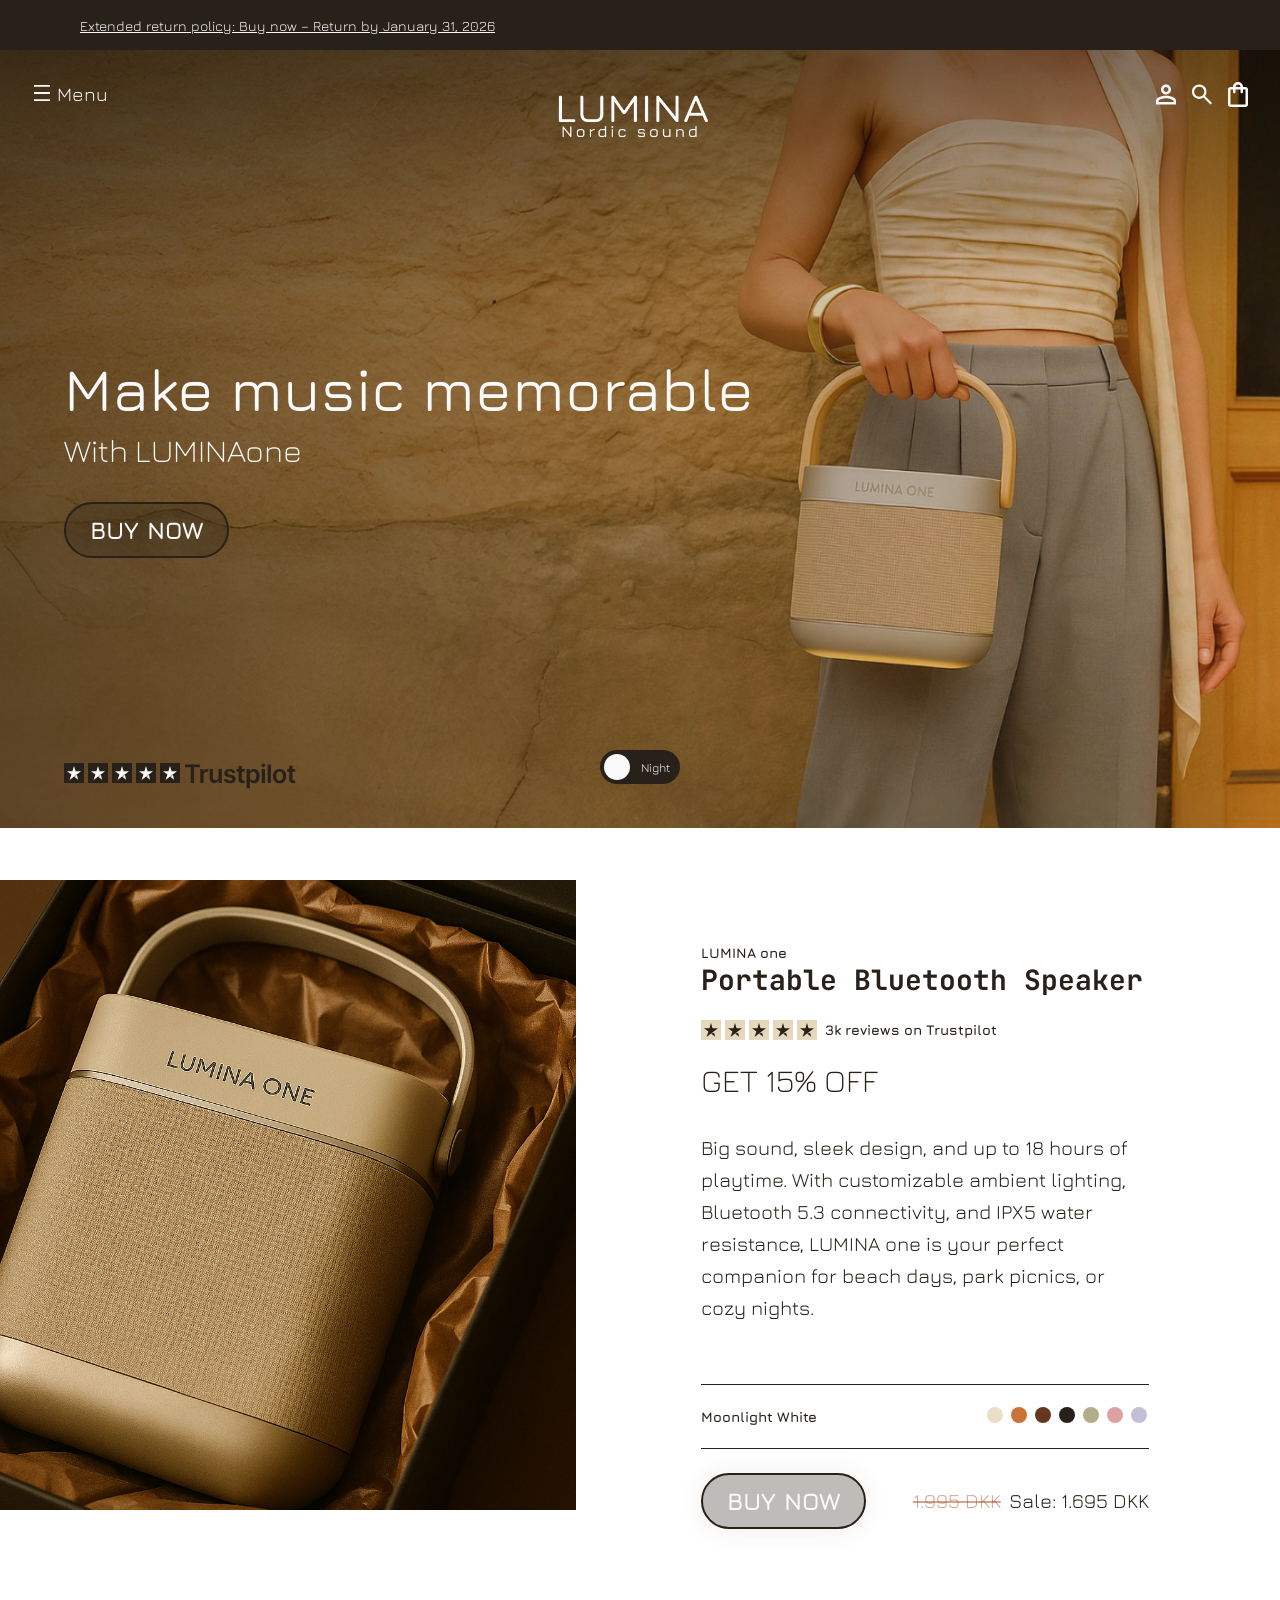
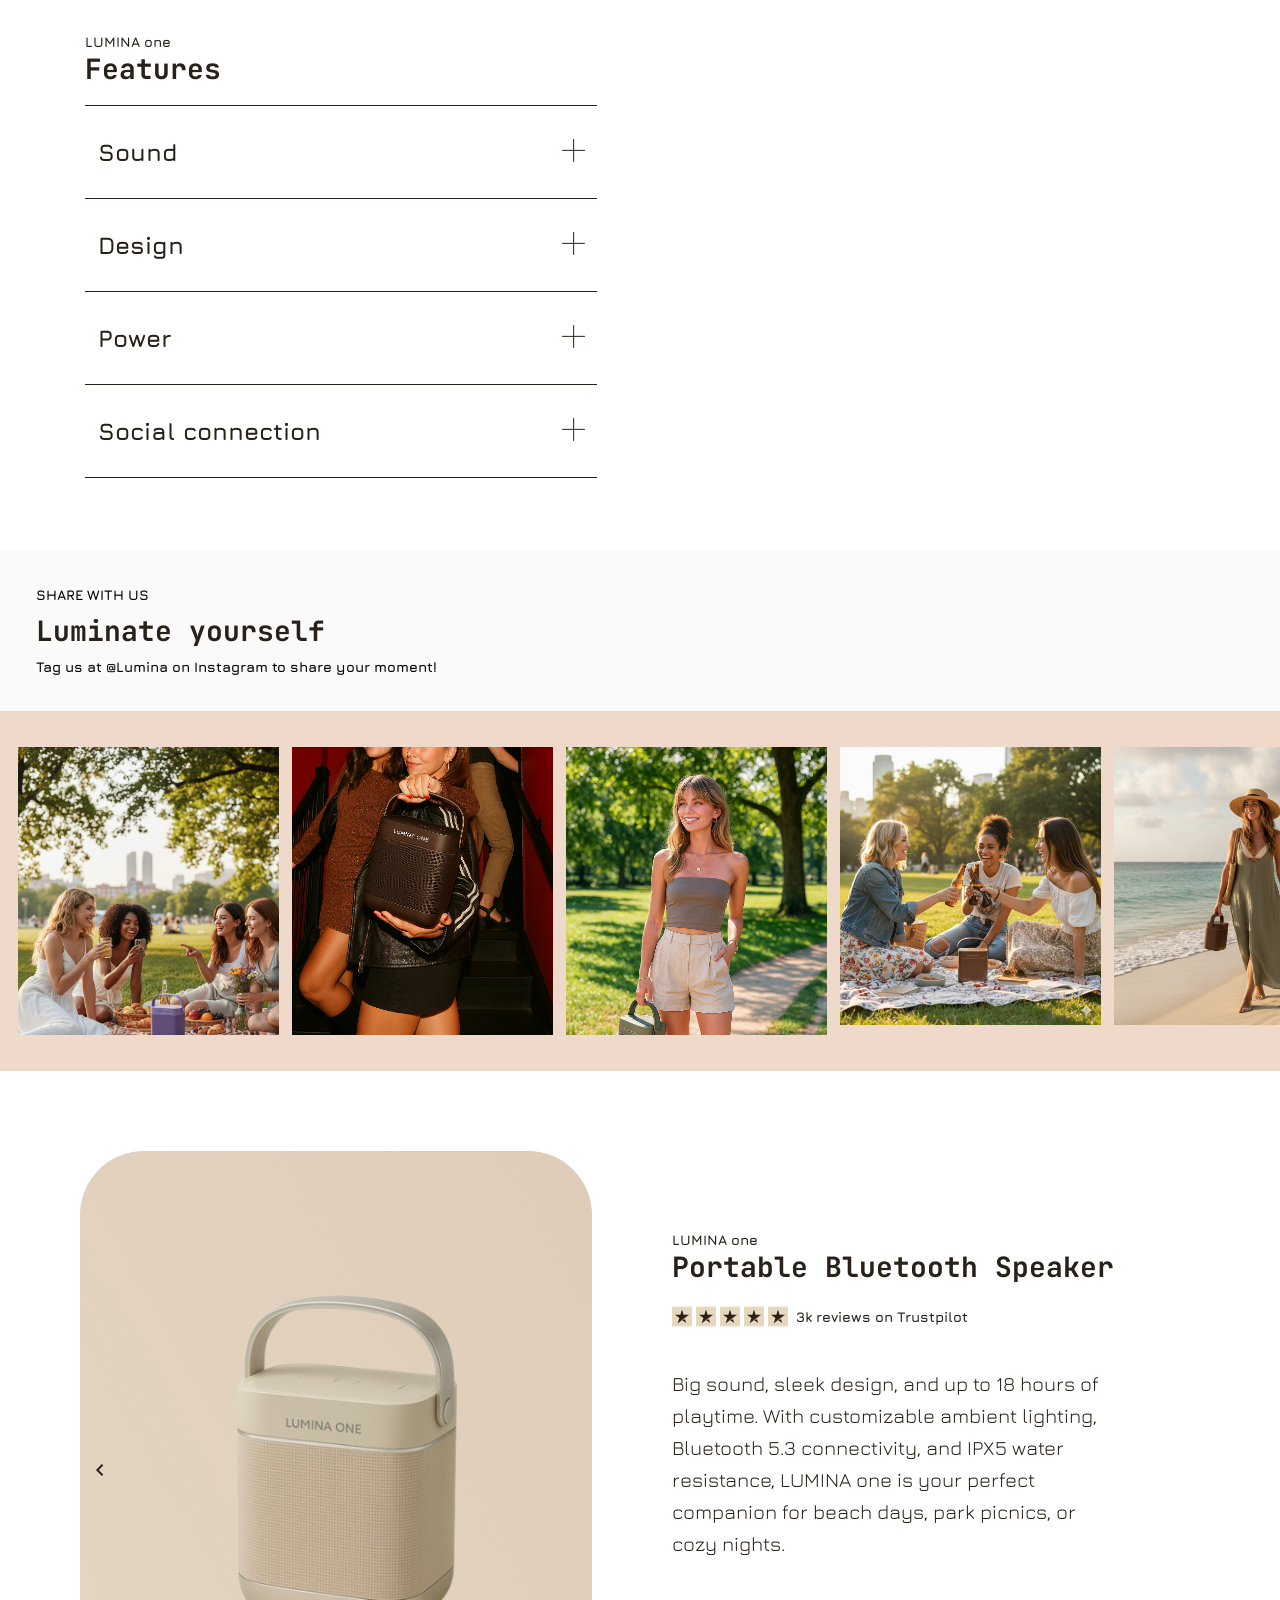
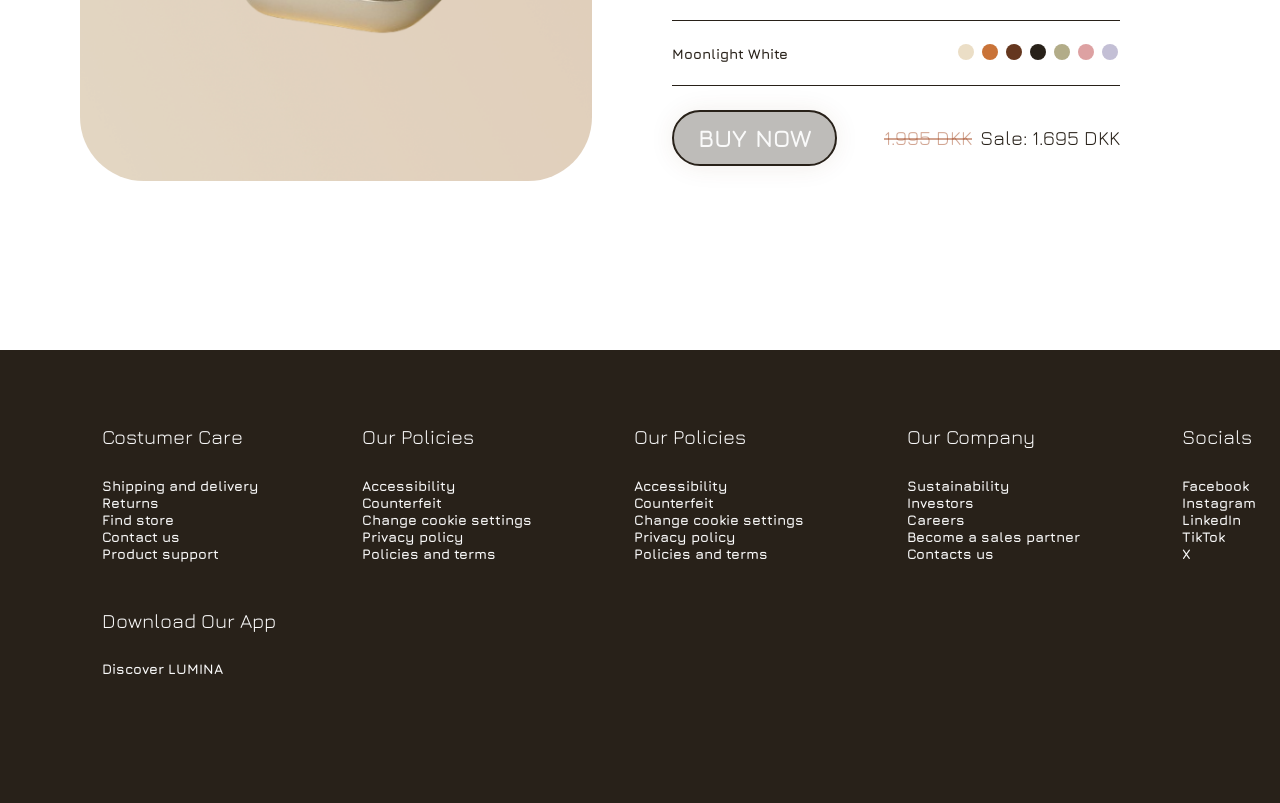
==== index.html @ ead8bdc6 "tilføjet alle filer Tilføjet alle filer fra arbejdsmappen, så sitet kan offentliggøres." ====
<!DOCTYPE html>
<html lang="en">
  <head>
    <meta charset="UTF-8" />
    <meta name="viewport" content="width=device-width, initial-scale=1.0" />
    <title>Document</title>
    <style>
      @import url("https://fonts.googleapis.com/css2?family=Jura:wght@500&display=swap");
      @import url("https://fonts.googleapis.com/css2?family=JetBrains+Mono:ital,wght@0,100..800;1,100..800&family=Jura:wght@300&display=swap");
    </style>
    <link rel="stylesheet" href="css.css" />
  </head>

  <body>
    <section id="hero">
      <div class="banner">
        <a href="product.html"
          >Extended return policy: Buy now – Return by January 31, 2026</a
        >
      </div>
      <nav class="topnav">
        <div class="menu">
          <a href="x">
            <img
              src="/images/components/burgermenu.svg"
              alt="  Menu"
              width="20px"
              height="16px"
            />
            Menu</a
          >
        </div>
        <!-- Logo i midten -->
        <div class="toplogo">
          <a href="index.html"
            ><img src="/images/logo.png" alt="Logo" width="175" height="65"
          /></a>
        </div>
        <!-- symboler: person, søg, kurv -->

        <div class="icons">
          <img src="/images/components/profil.svg" alt="profile" />
          <img src="/images/components/loop.svg" alt="search" />
          <img src="/images/components/cart.svg" alt="cart" />
        </div>
      </nav>
      <div id="hero-content">
        <div id="hero-text-button">
          <div id="hero-text">
            <h1>Make music memorable</h1>
            <h3>With LUMINAone</h3>
          </div>
          <div>
            <button class="button button1">BUY NOW</button>
          </div>
        </div>
        <div id="trustpilot">
          <a href="https://www.trustpilot.com/">
            <img
              src="/images/components/trustpilot-stjerne.svg"
              alt="Trustpilot-stjerne"
            />
            <img
              src="/images/components/trustpilot-stjerne.svg"
              alt="trustpilot-stjerne"
            />
            <img
              src="/images/components/trustpilot-stjerne.svg"
              alt="trustpilot-stjerne"
            />
            <img
              src="/images/components/trustpilot-stjerne.svg"
              alt="trustpilot-stjerne"
            />
            <img
              src="/images/components/trustpilot-stjerne.svg"
              alt="trustpilot-stjerne"
            />
            <img
              src="images/components/trustpilot_tekst.svg"
              alt="trustpilot"
            />
          </a>
        </div>
      </div>
      <section id="slider">
        <label class="switch">
          <input type="checkbox" id="toggleswitch" />
          <span class="slider round">
            <span class="slider-text on">Day</span>
            <span class="slider-text off">Night</span>
          </span>
        </label>
      </section>
    </section>

    <section id="sale-section">
      <div id="selected-product">
        <div id="elipses"></div>
      </div>
    </section>

    <section id="feature-section">
      <div id="text-content">
        <div class="headline-product">
          <h5>LUMINA one</h5>
          <h2>Features</h2>
        </div>
        <section class="features">
          <div class="feature sound">
            <h4>Sound</h4>
            <span class="plus-icon"
              ><img src="images/components/Plus.svg" alt="plus"
            /></span>
          </div>
          <div class="feature">
            <h4>Design</h4>
            <span class="plus-icon"
              ><img src="images/components/Plus.svg" alt="plus"
            /></span>
          </div>

          <div class="feature">
            <h4>Power</h4>
            <span class="plus-icon"
              ><img src="images/components/Plus.svg" alt="plus"
            /></span>
          </div>

          <div class="feature">
            <h4>Social connection</h4>
            <span class="plus-icon"
              ><img src="images/components/Plus.svg" alt="plus"
            /></span>
          </div>
        </section>
      </div>
      <div class="video-content">
        <video src="images/luminavideooo.mp4" type="video/mp4" autoplay loop>
          Your browser does not support the video tag.
        </video>
      </div>
    </section>

    <div id="app-carousel">
      <!-- Luminate yourself -->

      <section class="luminate-text">
        <h5>SHARE WITH US</h5>
        <h2>Luminate yourself</h2>
        <h5>Tag us at @Lumina on Instagram to share your moment!</h5>
      </section>

      <div class="carruosel">
        <div class="socials">
          <div class="socialpicture">
            <a href="https://www.instagram.com/millemollemulle/">
              <img src="images/lavendermist/billede2.png" alt="instagram"
            /></a>
          </div>
          <div class="socialpicture">
            <a href="https://www.instagram.com/millemollemulle/">
              <img src="images/charcoalblack/aktiv1.png" alt="instagram"
            /></a>
          </div>
          <div class="socialpicture">
            <a href="https://www.instagram.com/millemollemulle/">
              <img src="images/sagegreen/billede2.png" alt="instagram"
            /></a>
          </div>
          <div class="socialpicture">
            <a href="https://www.instagram.com/millemollemulle/">
              <img src="images/chocolatebrown/billede4.png" alt="instagram"
            /></a>
          </div>
          <div class="socialpicture">
            <a href="https://www.instagram.com/millemollemulle/">
              <img src="images/chocolatebrown/billede2.png" alt="instagram"
            /></a>
          </div>
          <div class="socialpicture">
            <a href="https://www.instagram.com/millemollemulle/">
              <img src="images/chocolatebrown/billede3.png" alt="instagram"
            /></a>
          </div>
          <div class="socialpicture">
            <a href="https://www.instagram.com/millemollemulle/">
              <img src="images/socials/luminanightrooftop.png" alt="instagram"
            /></a>
          </div>
          <div class="socialpicture">
            <a href="https://www.instagram.com/millemollemulle/">
              <img src="images/socials/luminateboardgame.png" alt="instagram"
            /></a>
          </div>
          <div class="socialpicture">
            <a href="https://www.instagram.com/millemollemulle/">
              <img src="images/socials/Girlsnight.png" alt="instagram"
            /></a>
          </div>
        </div>
      </div>
    </div>

    <div id="product-section">
      <div class="slider-container">
        <div class="slide active slide1"></div>

        <div class="slide slide2"></div>

        <div class="slide slide3"></div>

        <div class="slide slide4"></div>

        <div class="slide slide5">
          <video
            src="/images/luminavideooo.mp4"
            type="video/mp4"
            autoplay
            loop
            width="100%"
          ></video>
        </div>

        <button class="arrow left-arrow" id="left">
          <span class="material-symbols-outlined">
            <img src="/images/components/pilleft.svg" alt="left"
          /></span>
        </button>
        <button class="arrow right-arrow" id="right">
          <span class="material-symbols-outlined"
            ><img src="/images/components/pilright.svg" alt="right"
          /></span>
        </button>
      </div>

      <div id="productinfo"></div>
    </div>

    <footer id="footer">
      <div class="foot">
        <p>Costumer Care</p>
        <h5>
          <a href="#">Shipping and delivery</a>
          <a href="#">Returns</a>
          <a href="#">Find store</a>
          <a href="#">Contact us</a>
          <a href="#">Product support</a>
        </h5>
      </div>

      <div class="foot">
        <p>Our Policies</p>
        <h5>
          <a href="#">Accessibility</a>
          <a href="#">Counterfeit</a>
          <a href="#">Change cookie settings</a>
          <a href="#">Privacy policy</a>
          <a href="#">Policies and terms</a>
        </h5>
      </div>

      <div class="foot">
        <p>Our Policies</p>
        <h5>
          <a href="#">Accessibility</a>
          <a href="#">Counterfeit</a>
          <a href="#">Change cookie settings</a>
          <a href="#">Privacy policy</a>
          <a href="#">Policies and terms</a>
        </h5>
      </div>
      <div class="foot">
        <p>Our Company</p>
        <h5>
          <a href="#">Sustainability</a>
          <a href="#">Investors</a>
          <a href="#">Careers</a>
          <a href="#">Become a sales partner</a>
          <a href="#">Contacts us</a>
        </h5>
      </div>
      <div class="foot">
        <p>Socials</p>
        <h5>
          <a href="#">Facebook</a>
          <a href="#">Instagram</a>
          <a href="#">LinkedIn</a>
          <a href="#">TikTok</a>
          <a href="#">X</a>
        </h5>
      </div>
      <div class="foot">
        <p>Download Our App</p>
        <h5>
          <a href="#">Discover LUMINA</a>
        </h5>
      </div>
    </footer>
    <script src="js.js"></script>
  </body>
</html>
---- css.css ----
h1 {
  font-size: 60px;
  font-family: jura, sans-serif;
  font-weight: 500;
  line-height: 71px;
  /* reduce space to following headings */
  margin-bottom: 8px;
}
h2 {
  font-size: 28px;
  font-family: jetbrains mono, sans-serif;
  font-weight: 700;
  color: var(--colors__mrkebrun);
}
h3 {
  font-size: 32px;
  font-family: jura, sans-serif;
  font-weight: 300;
  line-height: 37.9px;
  /* sit closer to preceding h1 */
  margin-top: 0;
}
h4 {
  font-size: 24px;
  font-family: jura, sans-serif;
  font-weight: 700;
}
h5 {
  font-size: 14px;
  font-family: jura, sans-serif;
  font-weight: undefined;
}
p {
  font-size: 20px;
  font-family: jura, sans-serif;
  font-weight: 400;
  line-height: 32px;
}

:root {
  --colors__mrkebrun: #282119;
  --colors__mrkeorange: rgba(165, 77, 39, 0.5);
  --colors__orange: #c97338;
  --colors__varmbrun: #65371f;
  --colors__beige: #e6d8bd;
  --colors__hamonikafarve: rgba(240, 240, 240, 0.6);
  --colors__moonlightwhite: #fafafa;
  --colors__violet: #c3bfd5;
  --colors__green: #b2ac88;
  --colors__dustyrose: #dda1a2;
  --colors__moonlight: #ebdec6;
  --colors__bg: #ffffff;
  --colors__chocolate_brown: #282119;
  --colors__karrusel_bg: #fafafa;
  --toggle_day: #c97338;
  --togglenight: #282119;
  --hero_text: #fafafa;
  --mrk_orange_80: rgba(165, 77, 39, 0.8);
  --app_cta: #d7d7d7;
  --cta_tekst: rgba(40, 33, 25, 0.8);
  --cta_bg: rgba(40, 33, 25, 0.3);
  --carrouselcolor: #c972383d;
  --heroImage: linear-gradient(
      to bottom,
      rgba(0, 0, 0, 0.5) 0%,
      rgba(0, 0, 0, 0) 35%
    ),
    /* darken top */
      linear-gradient(to right, rgba(0, 0, 0, 0.5) 0%, rgba(0, 0, 0, 0) 100%),
    /* darken bottom */ url("../images/hero.png");
}

/* fonts */
@import url("https://fonts.googleapis.com/css2?family=jura:wght@500&display=swap");
@import url("https://fonts.googleapis.com/css2?family=jetbrains+mono:ital,wght@0,100..800;1,100..800&family=jura:wght@300&display=swap");

html,
body {
  max-width: 100%;
  overflow-x: hidden;
  margin: 0;
  padding: 0;
  font-family: jura, sans-serif;
  background-color: var(--colors__bg);
}

.banner {
  background-color: #282119;
  text-align: start;
  padding: 16px;
  padding-left: 80px;
  height: fit-content;
}
.banner a {
  color: var(--hero_text);
  font-size: 14px;
  font-family: jura, sans-serif;
  font-weight: 400;
  text-decoration: underline;
}

.icons {
  display: flex;
  gap: 16px;
}

.menu {
  display: flex;
  gap: 32px;
  align-items: center;
}

#hero {
  width: 100%;
  height: 828px;
  /* fallback background color for very old browsers */
  background-color: var(--colors__bg);
  /* layered background: top and bottom gradient overlays on top of the hero image */
  background-image: var(--heroImage);
  background-size: cover;
  background-position: center;
  background-repeat: no-repeat;
  color: var(--hero_text);
}

.topnav {
  display: flex;
  justify-content: space-between;
  align-items: flex-start;
  padding: 32px;
  height: fit-content;
}
.topnav a {
  text-decoration: none;
  font-size: larger;
  color: var(--hero_text);
}

#hero-content {
  display: flex;
  flex-direction: column;
  gap: 200px;
  padding: 64px;
  padding-top: 120px;
}

#hero-text {
  display: flex;
  flex-direction: column;
  height: fit-content;
}

#hero-text-button {
  display: flex;
  flex-direction: column;
  gap: 0px;
}

.button {
  display: inline-flex;
  padding: 12px 24px;
  justify-content: center;
  align-items: center;
  border-radius: 64px;
  border: 2.5px solid var(--colors__mrkebrun);
  background: var(--cta_bg);
  box-shadow: 0 1px 26.7px -2px rgba(101, 55, 31, 0.1);
  color: var(--hero_text);
  font-family: jura;
  font-size: 24px;
  font-style: normal;
  font-weight: 700;
  line-height: normal;
}

.button:hover {
  cursor: pointer;
  background-color: var(--mrk_orange_80);
  opacity: 0.9;
}

#trustpilot {
  width: fit-content;
}

#trustpilot a {
  display: flex;
  justify-content: center;
  align-items: center;
  text-decoration: none;
  gap: 4px;
}

/* the switch - the box around the slider */
.switch {
  position: relative;
  display: inline-block;
  width: 80px;
  height: 34px;
}

/* hide default html checkbox */
.switch input {
  opacity: 0;
  width: 0;
  height: 0;
}

/* the slider */
.slider {
  position: absolute;
  cursor: pointer;
  top: 0;
  left: 0;
  right: 0;
  bottom: 0;
  background-color: var(--togglenight);
  -webkit-transition: 0.4s;
  transition: 0.4s;
}

.slider:before {
  position: absolute;
  content: "";
  height: 26px;
  width: 26px;
  left: 4px;
  bottom: 4px;
  background-color: var(--hero_text);
  -webkit-transition: 0.4s;
  transition: 0.4s;
  z-index: 2; /* knob above text */
}

/* text inside the slider */
.slider .slider-text {
  position: absolute;
  top: 50%;
  transform: translatey(-50%);
  font-size: 12px;
  color: var(--hero_text);
  pointer-events: none;
  z-index: 1; /* behind knob */
}
.slider .slider-text.on {
  left: 10px;
  opacity: 0; /* hidden by default */
  transition: opacity 0.2s;
}
.slider .slider-text.off {
  right: 10px;
  opacity: 1;
  transition: opacity 0.2s;
}

/* toggle text visibility when checked */
input:checked + .slider .slider-text.on {
  opacity: 1;
}
input:checked + .slider .slider-text.off {
  opacity: 0;
}

input:checked + .slider {
  background-color: var(--toggle_day);
}

input:focus + .slider {
  box-shadow: 0 0 5px var(--colors__mrkeorange);
}

input:checked + .slider:before {
  -webkit-transform: translatex(46px);
  -ms-transform: translatex(46px);
  transform: translatex(46px);
}

/* rounded sliders */
.slider.round {
  border-radius: 34px;
}

.slider.round:before {
  border-radius: 50%;
}

/* slider position på siden */
#slider {
  height: 300px;
  position: relative;
}

#slider {
  margin: 0;
  position: absolute;
  top: 100%;
  left: 50%;
  transform: translate(-50%, -50%);
}

/* Billede slides der kan skiftes imellem */

#product-section {
  padding: 80px;
}

.slider-container {
  height: 70vh;
  width: 40vw;
  position: relative;
  overflow: hidden;
  border-radius: 64px;
}

.slide,
.slide1,
.slide2,
.slide3,
.slide4,
.slide5 {
  opacity: 0;
  height: 70vh;
  width: 40vw;
  background-position: center center;
  background-size: cover;
  position: absolute;
  transition: 0.4 ease;
  z-index: 1;
}

.slide.active {
  opacity: 1;
}

.slide1 {
  background-image: url("/images/moonlightwhite/billede1.png");
}

.slide2 {
  background-image: url("/images/moonlightwhite/billede2.png");
}

.slide3 {
  background-image: url("/images/moonlightwhite/billede3.png");
}

.slide4 {
  background-image: url("/images/moonlightwhite/moonlightgave.png");
}

.slide5 {
  background-color: #282119;
}

.arrow {
  position: absolute;
  background-color: transparent;
  font-size: 30px;
  border: transparent;
  top: 50%;
  transform: translateY(-50%);
  z-index: 100;
  cursor: pointer;
}

.arrow:focus {
  outline: 0;
}

.left-arrow {
  left: calc(15vw)-200px;
  padding-left: 16px;
  padding-right: 200px;
  padding-top: 30vh;
  padding-bottom: 30vh;
  font-size: 30px;
}

.right-arrow {
  right: calc(15vw - 220px);
  padding-left: 200px;
  padding-right: 16px;
  padding-top: 30vh;
  padding-bottom: 30vh;
  font-size: 30px;
}

/* Styling af produktside */

.productinfo {
  display: flex;
  flex-direction: column;
  color: var(--colors__mrkebrun);
  background-color: var(--colors__bg);
  padding: 80px;
  width: 35vw;
}

#product-section {
  display: flex;
  justify-content: space-between;
}

.productdescription {
  padding: 0;
  margin-bottom: 40px;
  h3 {
    color: var(--colors__mrkebrun);
  }
}

.prices {
  display: flex;
  gap: 8px;
}

.headline-product {
  gap: 0px;
  margin: 0;
  h5 {
    margin: 0;
  }
  h2 {
    margin: 0;
  }
}
.rating {
  display: flex;
  gap: 8px;
}
.productcolor {
  display: flex;
  justify-content: space-between;
  align-items: center;
  border-bottom: var(--colors__mrkebrun) 1px solid;
  border-top: var(--colors__mrkebrun) 1px solid;
}

.productbuttom {
  display: flex;
  justify-content: space-between;
  padding: 16px 0px;
  align-items: center;
}

.price {
  text-decoration: line-through;
  color: var(--colors__mrkeorange);
}

/* Styling af gave sektion */

.giftimage {
  height: 70vh;
  width: 50vw;
  position: relative;
  overflow: hidden;
  margin-left: -64px;
  img {
    width: 100%;
    background-size: cover;
    position: center center;
  }
}
#selected-product {
  display: flex;
  justify-content: space-between;
  padding-right: 4vw;
  padding-top: 4vh;
  background-color: var(--colors__bg);
}

/* Styling af karussel */
#app-carousel {
  height: fit-content;
  position: relative;
  background-color: var(--colors__karrusel_bg);
}

.luminate-text {
  display: flex;
  flex-direction: column;
  gap: 1vh;
  padding: 4vh;
  margin: 0;
  h5 {
    margin: 0;
  }
  h2 {
    margin: 0;
  }
}

.carruosel {
  background-color: var(--carrouselcolor);
  padding: 4vh;
  margin-left: -4vh;
  width: 100%;

  .socials {
    padding-left: 2vh;
    padding-right: 2vh;
    display: grid;
    grid-auto-flow: column;
    grid-auto-columns: 21%;
    gap: 1vw;
    overflow-x: auto;
    overflow-y: hidden;
    height: 32vh;
  }
}

.socials .socialpicture {
  position: relative;
  overflow: hidden;
  display: block; /* ensures wrapper takes image width */

  img {
    display: block;
    width: 100%;
    height: auto;
    transition: transform 300ms ease;
  }
}

/* ::after bliver brugt til overlays (indhold der indsættes efter det valgte element -uden HTML) */
.socials .socialpicture::after {
  content: "@cozygirl_123";
  align-content: end;
  color: var(--colors__moonlightwhite);
  padding: 1vh;
  position: absolute;
  inset: 0; /* top:0; right:0; bottom:0; left:0; */
  background: linear-gradient(
    180deg,
    rgba(0, 0, 0, 0) 0%,
    rgba(0, 0, 0, 0.45) 60%,
    rgba(0, 0, 0, 0.6) 100%
  );
  opacity: 0; /*gør det tilføjet usynligt så det kan gøres synlight ved hover*/
  transition: opacity 240ms ease;
  pointer-events: none;
}

/* on hover show gradient */
.socials .socialpicture:hover::after {
  opacity: 1;
}

/* styling af features sektion */
#feature-section {
  display: flex;
  justify-content: space-evenly;
  align-items: center;
  padding-bottom: 8vh;
  color: var(--colors__mrkebrun);
}
.features {
  width: 40vw;
}

.feature {
  display: flex;
  justify-content: space-between;
  align-items: center;
  border-bottom: 1px solid var(--colors__mrkebrun);
  width: auto;
  padding-left: 1vw;
  padding-right: 1vw;
}

.sound {
  border-top: 1px solid var(--colors__mrkebrun);
  margin-top: 2vh;
}

.video-content {
  width: 40vw;
  height: auto;
  background-color: transparent;
  overflow: hidden;
  border-radius: 64px;
  position: relative;
  video {
    position: relative;
    width: 40vw;
    height: auto;
  }
}

/* styling of footer section */

footer {
  display: flex;
  flex-wrap: wrap;
  margin-top: 0px;
  padding: 8%;
  padding-top: 4%;
  width: 100%;
  background: var(--colors__mrkebrun);
  color: var(--colors__moonlightwhite);
  gap: 8%;
}

footer a {
  text-decoration: none;
  color: var(--colors__moonlightwhite);
  display: flex;
  flex-direction: column;
}

/* styling til underside */
.sitenav {
  background-color: var(--colors__mrkebrun);
}

#backspace {
  display: flex;
  justify-content: space-between;
  align-items: center;
  margin: 0;
  padding-top: 2vh;
  padding-left: 4vw;
  padding-right: 4vw;

  h3 {
    color: var(--colors__mrkebrun);
    margin-bottom: 0;
  }
}

#backspace a {
  display: flex;
  align-items: center;
  text-decoration: none;
  height: fit-content;
}

#slider1 {
  margin: 0;
  position: relative;
}
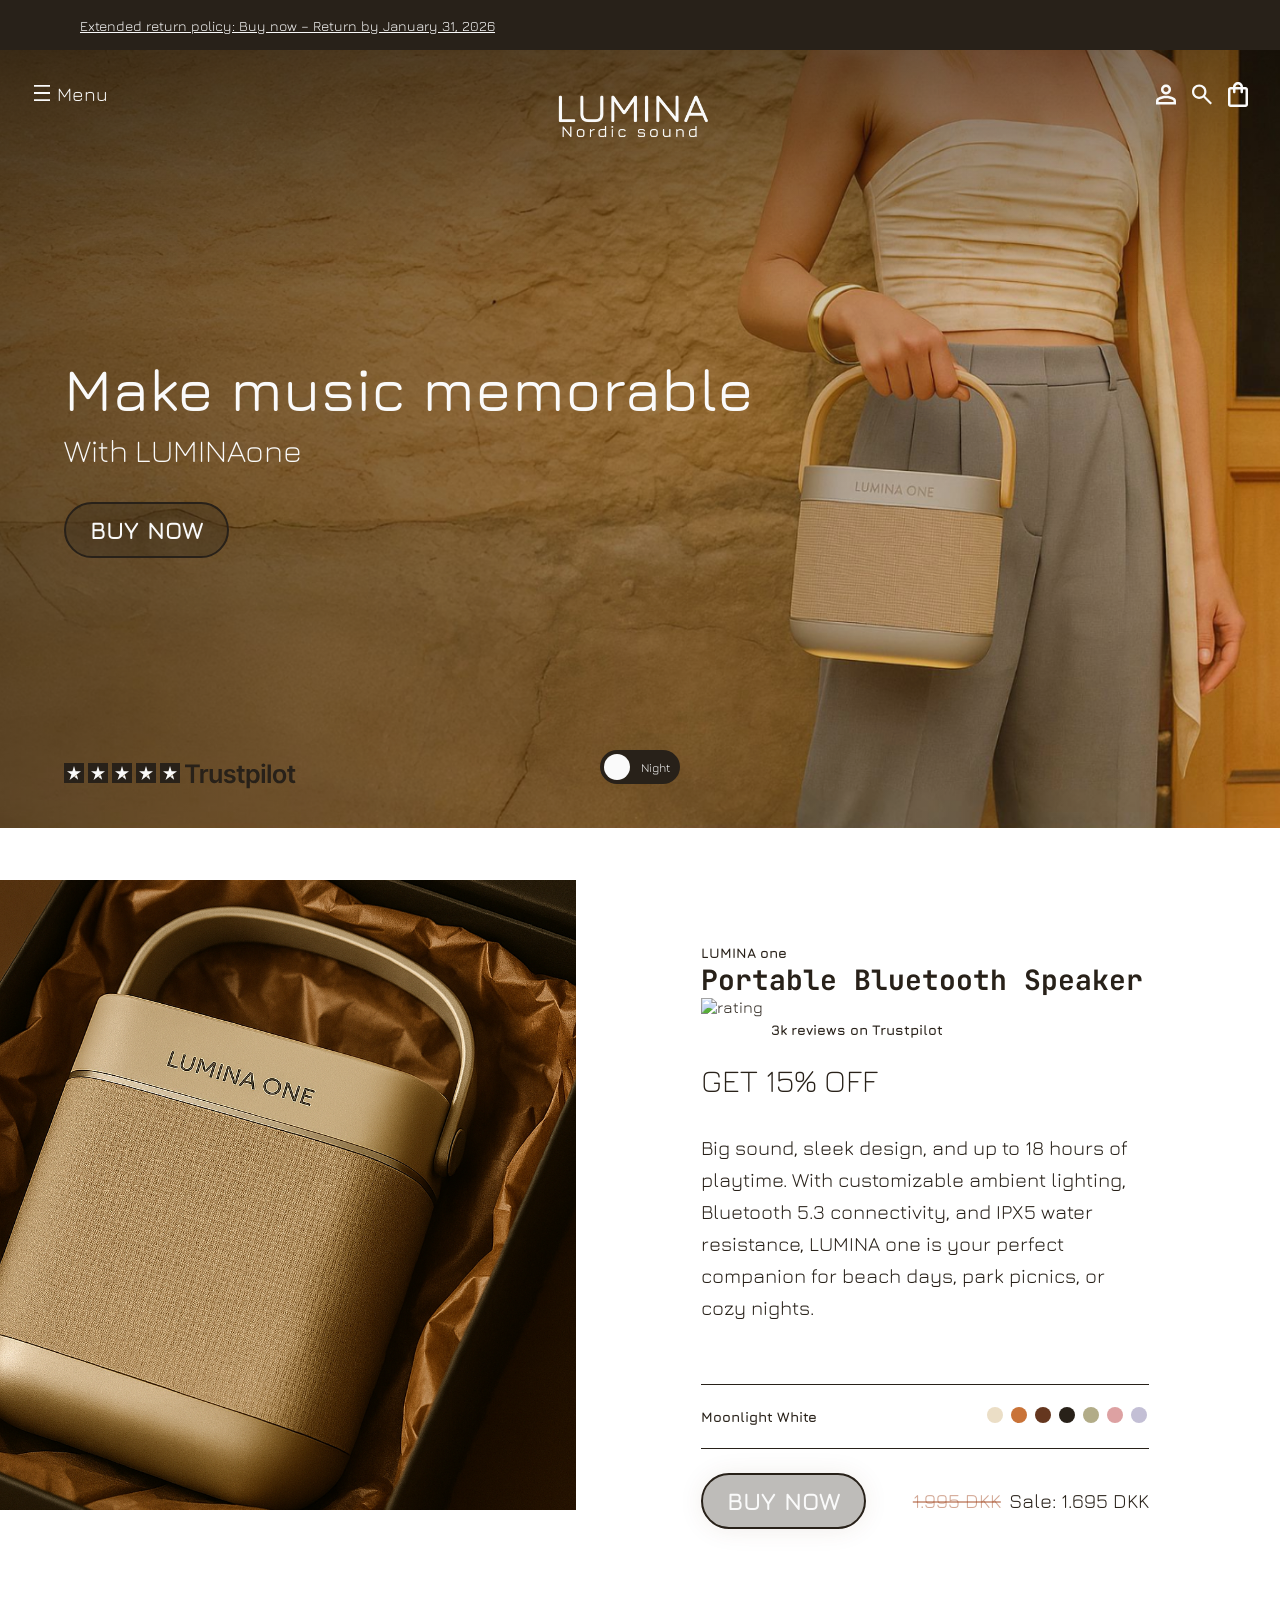
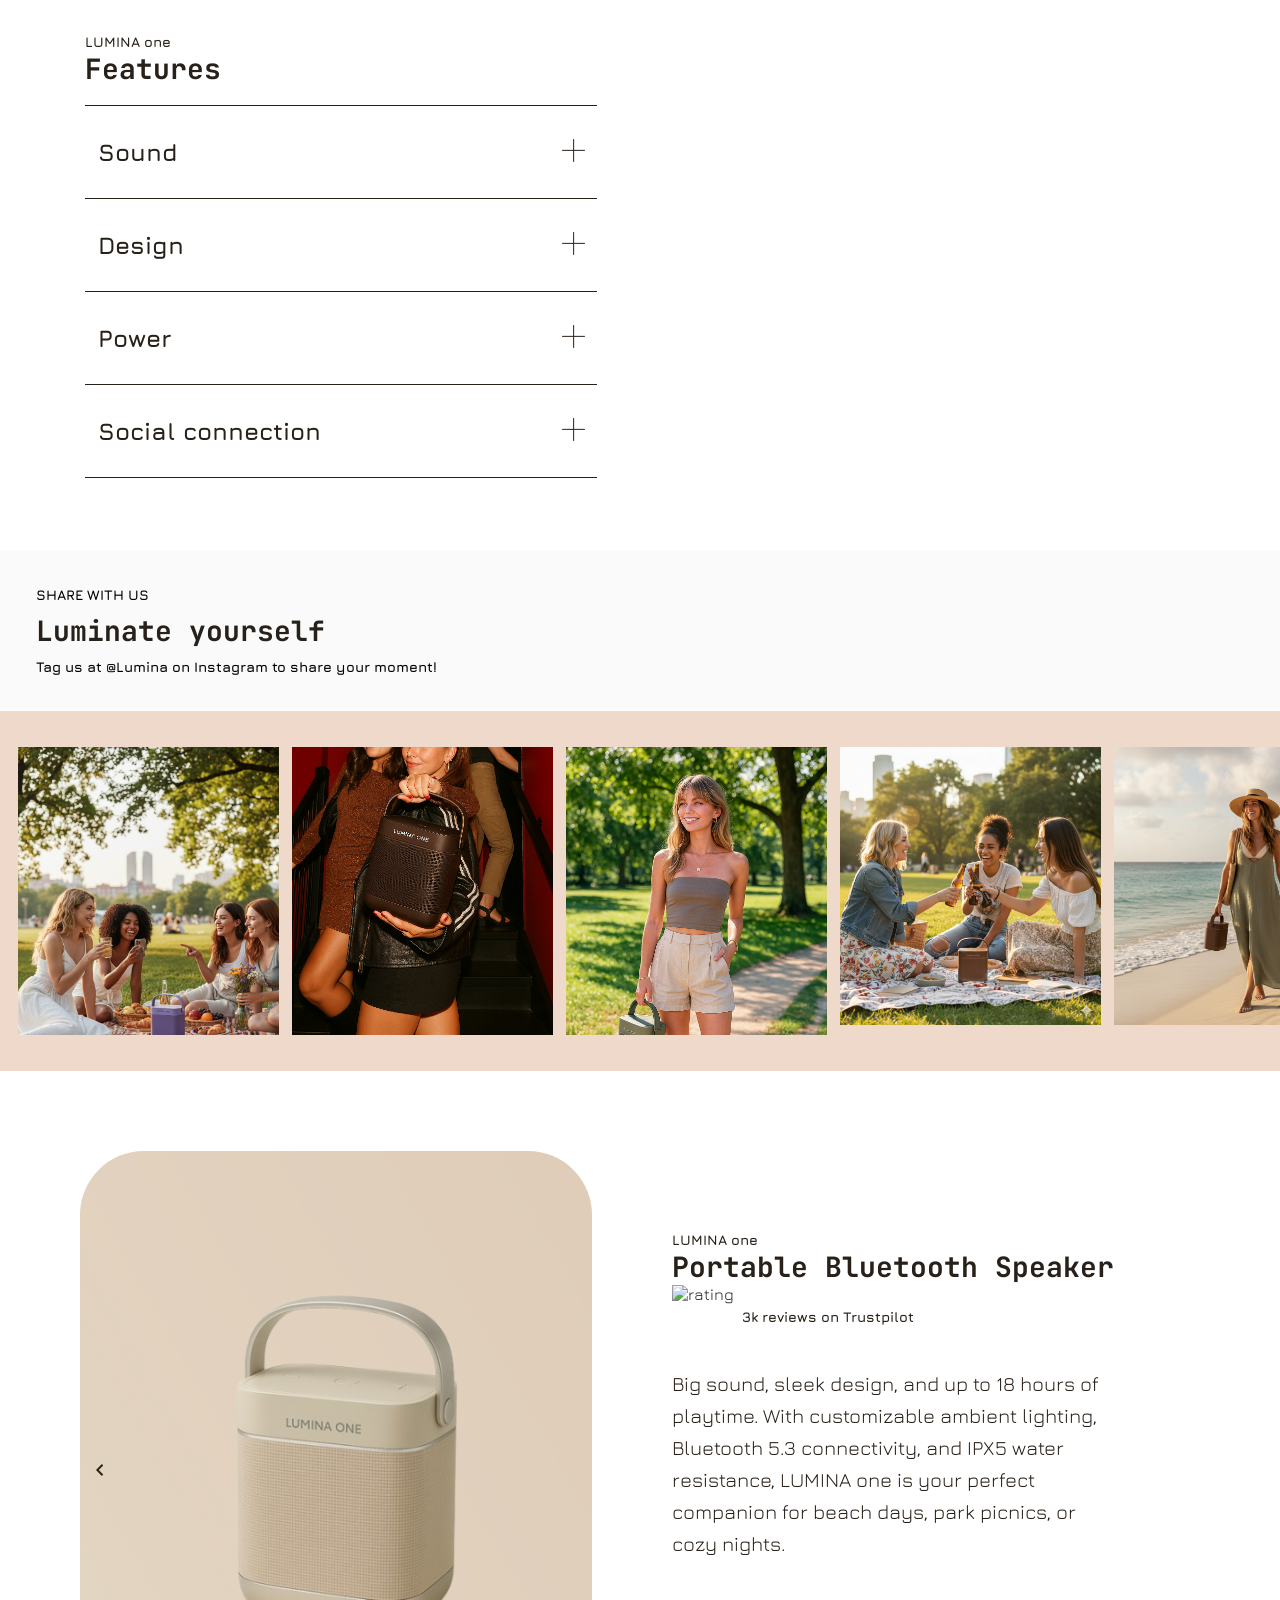
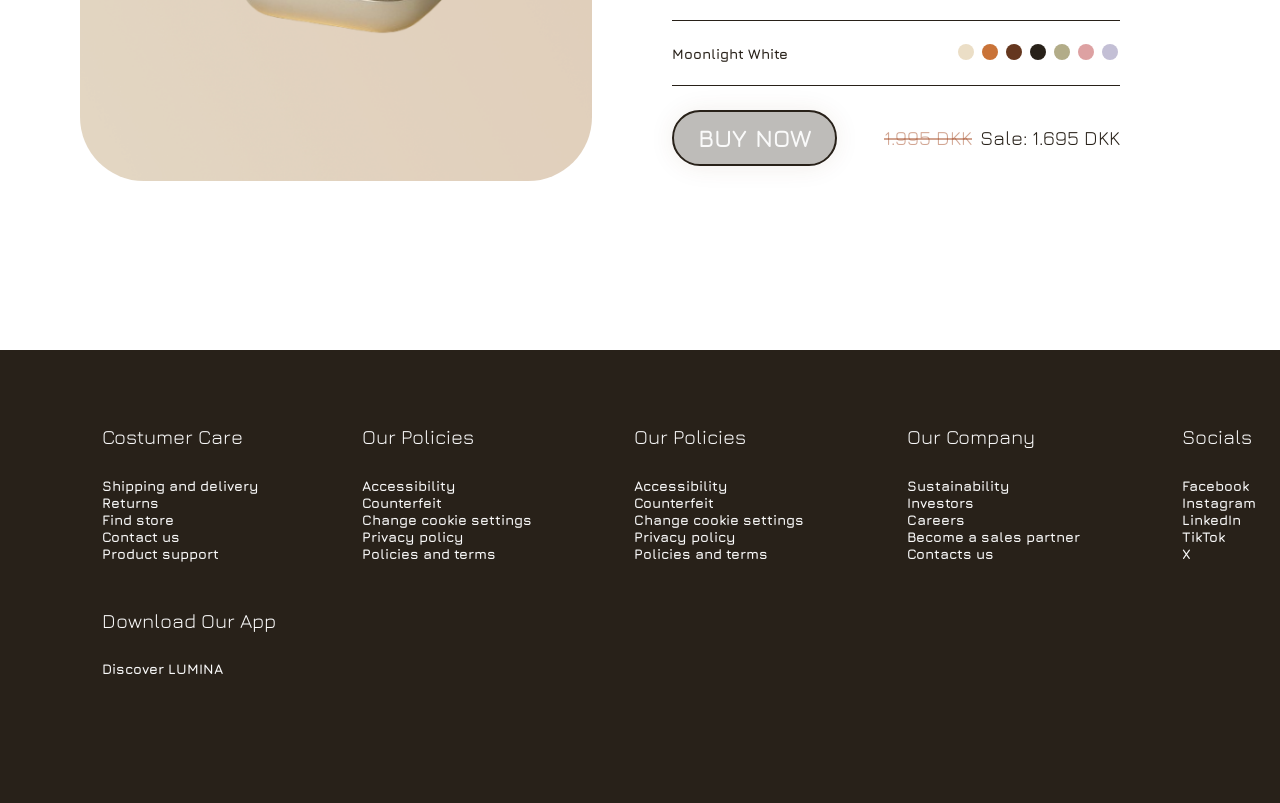
==== commit ac4f8fc3: "2. forsøg på rettelse i stier" ====
--- a/index.html
+++ b/index.html
@@ -3,7 +3,7 @@
   <head>
     <meta charset="UTF-8" />
     <meta name="viewport" content="width=device-width, initial-scale=1.0" />
-    <title>Document</title>
+    <title>MILLE:LUMINAone</title>
     <style>
       @import url("https://fonts.googleapis.com/css2?family=Jura:wght@500&display=swap");
       @import url("https://fonts.googleapis.com/css2?family=JetBrains+Mono:ital,wght@0,100..800;1,100..800&family=Jura:wght@300&display=swap");
@@ -22,7 +22,7 @@
         <div class="menu">
           <a href="x">
             <img
-              src="/images/components/burgermenu.svg"
+              src="../images/components/burgermenu.svg"
               alt="  Menu"
               width="20px"
               height="16px"
@@ -33,15 +33,15 @@
         <!-- Logo i midten -->
         <div class="toplogo">
           <a href="index.html"
-            ><img src="/images/logo.png" alt="Logo" width="175" height="65"
+            ><img src="../images/logo.png" alt="Logo" width="175" height="65"
           /></a>
         </div>
         <!-- symboler: person, søg, kurv -->
 
         <div class="icons">
-          <img src="/images/components/profil.svg" alt="profile" />
-          <img src="/images/components/loop.svg" alt="search" />
-          <img src="/images/components/cart.svg" alt="cart" />
+          <img src="../images/components/profil.svg" alt="profile" />
+          <img src="../images/components/loop.svg" alt="search" />
+          <img src="../images/components/cart.svg" alt="cart" />
         </div>
       </nav>
       <div id="hero-content">
@@ -57,27 +57,27 @@
         <div id="trustpilot">
           <a href="https://www.trustpilot.com/">
             <img
-              src="/images/components/trustpilot-stjerne.svg"
+              src="../images/components/trustpilot-stjerne.svg"
               alt="Trustpilot-stjerne"
             />
             <img
-              src="/images/components/trustpilot-stjerne.svg"
+              src="../images/components/trustpilot-stjerne.svg"
               alt="trustpilot-stjerne"
             />
             <img
-              src="/images/components/trustpilot-stjerne.svg"
+              src="../images/components/trustpilot-stjerne.svg"
               alt="trustpilot-stjerne"
             />
             <img
-              src="/images/components/trustpilot-stjerne.svg"
+              src="../images/components/trustpilot-stjerne.svg"
               alt="trustpilot-stjerne"
             />
             <img
-              src="/images/components/trustpilot-stjerne.svg"
+              src="../images/components/trustpilot-stjerne.svg"
               alt="trustpilot-stjerne"
             />
             <img
-              src="images/components/trustpilot_tekst.svg"
+              src="../images/components/trustpilot_tekst.svg"
               alt="trustpilot"
             />
           </a>
@@ -110,33 +110,33 @@
           <div class="feature sound">
             <h4>Sound</h4>
             <span class="plus-icon"
-              ><img src="images/components/Plus.svg" alt="plus"
+              ><img src="../images/components/Plus.svg" alt="plus"
             /></span>
           </div>
           <div class="feature">
             <h4>Design</h4>
             <span class="plus-icon"
-              ><img src="images/components/Plus.svg" alt="plus"
+              ><img src="../images/components/Plus.svg" alt="plus"
             /></span>
           </div>
 
           <div class="feature">
             <h4>Power</h4>
             <span class="plus-icon"
-              ><img src="images/components/Plus.svg" alt="plus"
+              ><img src="../images/components/Plus.svg" alt="plus"
             /></span>
           </div>
 
           <div class="feature">
             <h4>Social connection</h4>
             <span class="plus-icon"
-              ><img src="images/components/Plus.svg" alt="plus"
+              ><img src="../images/components/Plus.svg" alt="plus"
             /></span>
           </div>
         </section>
       </div>
       <div class="video-content">
-        <video src="images/luminavideooo.mp4" type="video/mp4" autoplay loop>
+        <video src="../images/luminavideooo.mp4" type="video/mp4" autoplay loop>
           Your browser does not support the video tag.
         </video>
       </div>
@@ -155,47 +155,51 @@
         <div class="socials">
           <div class="socialpicture">
             <a href="https://www.instagram.com/millemollemulle/">
-              <img src="images/lavendermist/billede2.png" alt="instagram"
-            /></a>
-          </div>
-          <div class="socialpicture">
-            <a href="https://www.instagram.com/millemollemulle/">
-              <img src="images/charcoalblack/aktiv1.png" alt="instagram"
-            /></a>
-          </div>
-          <div class="socialpicture">
-            <a href="https://www.instagram.com/millemollemulle/">
-              <img src="images/sagegreen/billede2.png" alt="instagram"
-            /></a>
-          </div>
-          <div class="socialpicture">
-            <a href="https://www.instagram.com/millemollemulle/">
-              <img src="images/chocolatebrown/billede4.png" alt="instagram"
-            /></a>
-          </div>
-          <div class="socialpicture">
-            <a href="https://www.instagram.com/millemollemulle/">
-              <img src="images/chocolatebrown/billede2.png" alt="instagram"
-            /></a>
-          </div>
-          <div class="socialpicture">
-            <a href="https://www.instagram.com/millemollemulle/">
-              <img src="images/chocolatebrown/billede3.png" alt="instagram"
-            /></a>
-          </div>
-          <div class="socialpicture">
-            <a href="https://www.instagram.com/millemollemulle/">
-              <img src="images/socials/luminanightrooftop.png" alt="instagram"
-            /></a>
-          </div>
-          <div class="socialpicture">
-            <a href="https://www.instagram.com/millemollemulle/">
-              <img src="images/socials/luminateboardgame.png" alt="instagram"
-            /></a>
-          </div>
-          <div class="socialpicture">
-            <a href="https://www.instagram.com/millemollemulle/">
-              <img src="images/socials/Girlsnight.png" alt="instagram"
+              <img src="../images/lavendermist/billede2.png" alt="instagram"
+            /></a>
+          </div>
+          <div class="socialpicture">
+            <a href="https://www.instagram.com/millemollemulle/">
+              <img src="../images/charcoalblack/aktiv1.png" alt="instagram"
+            /></a>
+          </div>
+          <div class="socialpicture">
+            <a href="https://www.instagram.com/millemollemulle/">
+              <img src="../images/sagegreen/billede2.png" alt="instagram"
+            /></a>
+          </div>
+          <div class="socialpicture">
+            <a href="https://www.instagram.com/millemollemulle/">
+              <img src="../images/chocolatebrown/billede4.png" alt="instagram"
+            /></a>
+          </div>
+          <div class="socialpicture">
+            <a href="https://www.instagram.com/millemollemulle/">
+              <img src="../images/chocolatebrown/billede2.png" alt="instagram"
+            /></a>
+          </div>
+          <div class="socialpicture">
+            <a href="https://www.instagram.com/millemollemulle/">
+              <img src="../images/chocolatebrown/billede3.png" alt="instagram"
+            /></a>
+          </div>
+          <div class="socialpicture">
+            <a href="https://www.instagram.com/millemollemulle/">
+              <img
+                src="../images/socials/luminanightrooftop.png"
+                alt="instagram"
+            /></a>
+          </div>
+          <div class="socialpicture">
+            <a href="https://www.instagram.com/millemollemulle/">
+              <img
+                src="../images/socials/luminateboardgame.png"
+                alt="instagram"
+            /></a>
+          </div>
+          <div class="socialpicture">
+            <a href="https://www.instagram.com/millemollemulle/">
+              <img src="../images/socials/Girlsnight.png" alt="instagram"
             /></a>
           </div>
         </div>
@@ -214,7 +218,7 @@
 
         <div class="slide slide5">
           <video
-            src="/images/luminavideooo.mp4"
+            src="../images/luminavideooo.mp4"
             type="video/mp4"
             autoplay
             loop
@@ -224,12 +228,12 @@
 
         <button class="arrow left-arrow" id="left">
           <span class="material-symbols-outlined">
-            <img src="/images/components/pilleft.svg" alt="left"
+            <img src="../images/components/pilleft.svg" alt="left"
           /></span>
         </button>
         <button class="arrow right-arrow" id="right">
           <span class="material-symbols-outlined"
-            ><img src="/images/components/pilright.svg" alt="right"
+            ><img src="../images/components/pilright.svg" alt="right"
           /></span>
         </button>
       </div>
--- a/css.css
+++ b/css.css
@@ -333,19 +333,19 @@
 }
 
 .slide1 {
-  background-image: url("/images/moonlightwhite/billede1.png");
+  background-image: url("../images/moonlightwhite/billede1.png");
 }
 
 .slide2 {
-  background-image: url("/images/moonlightwhite/billede2.png");
+  background-image: url("../images/moonlightwhite/billede2.png");
 }
 
 .slide3 {
-  background-image: url("/images/moonlightwhite/billede3.png");
+  background-image: url("../images/moonlightwhite/billede3.png");
 }
 
 .slide4 {
-  background-image: url("/images/moonlightwhite/moonlightgave.png");
+  background-image: url("../images/moonlightwhite/moonlightgave.png");
 }
 
 .slide5 {
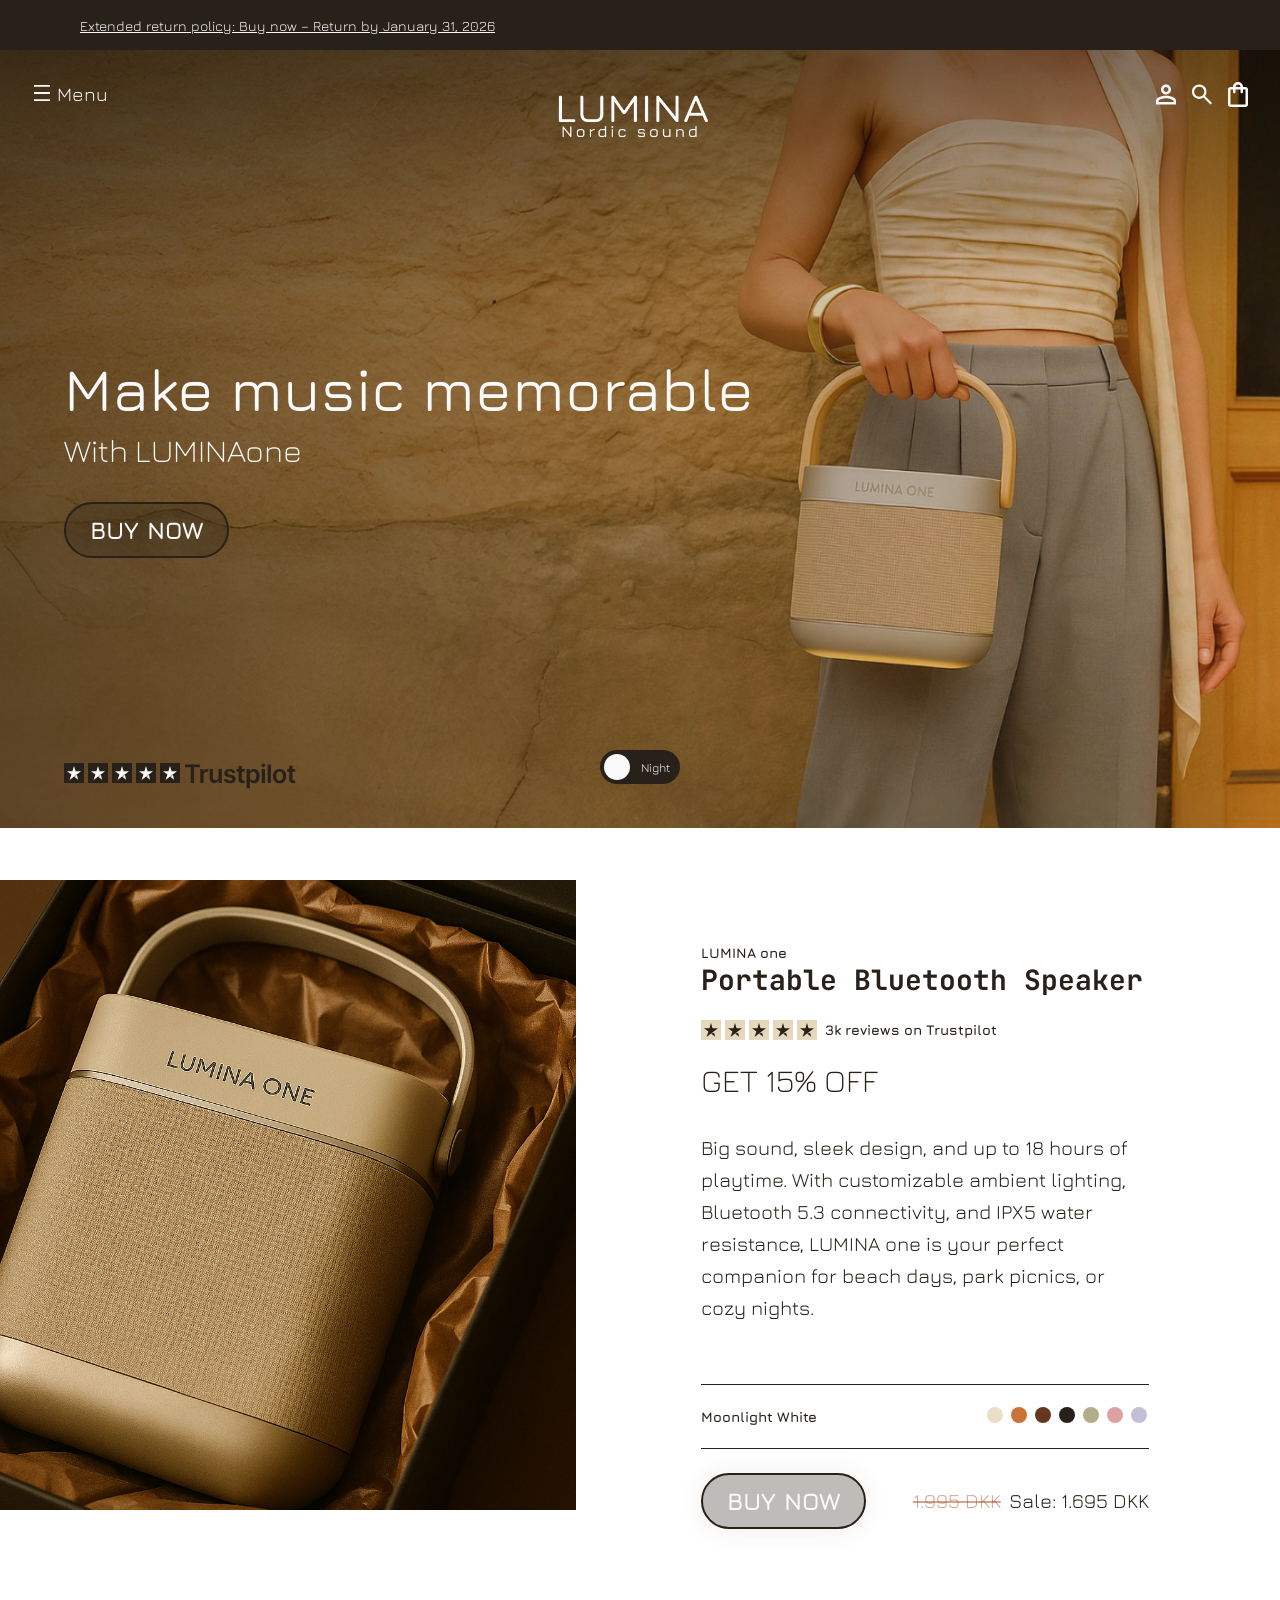
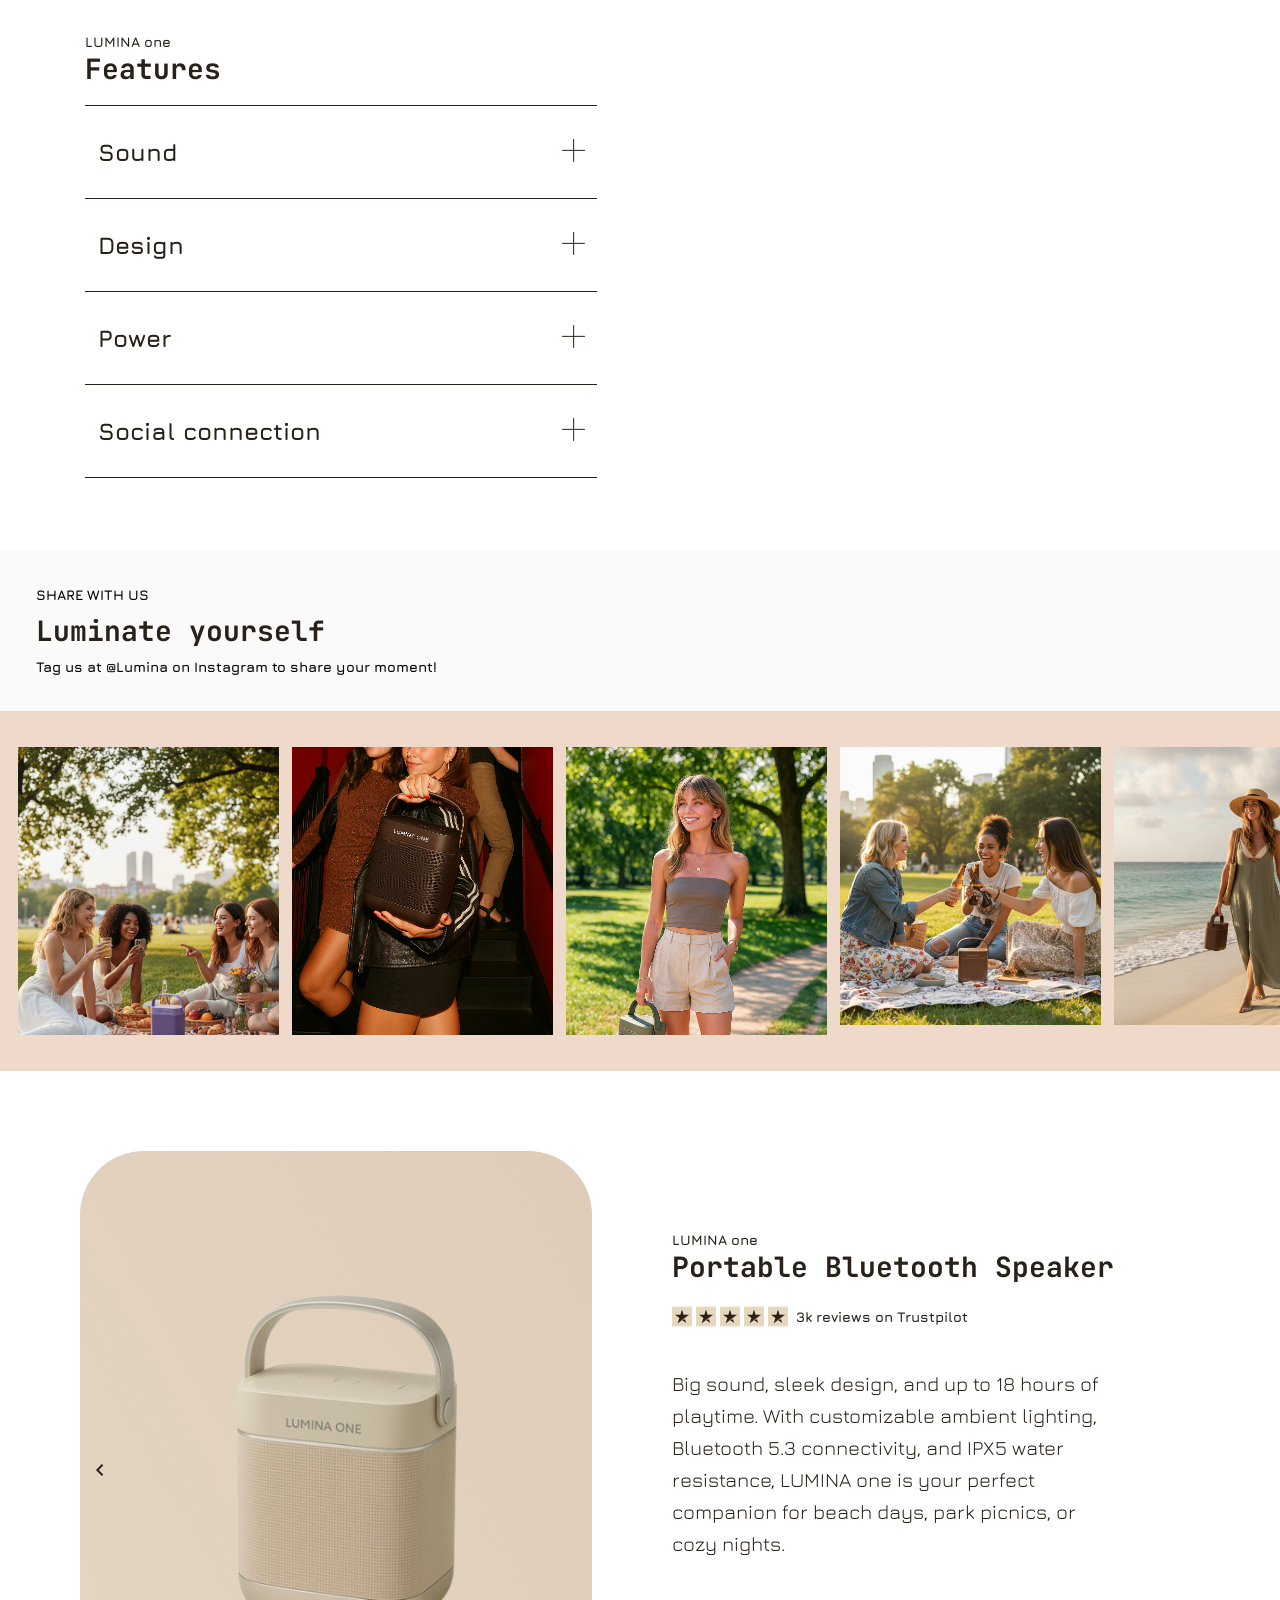
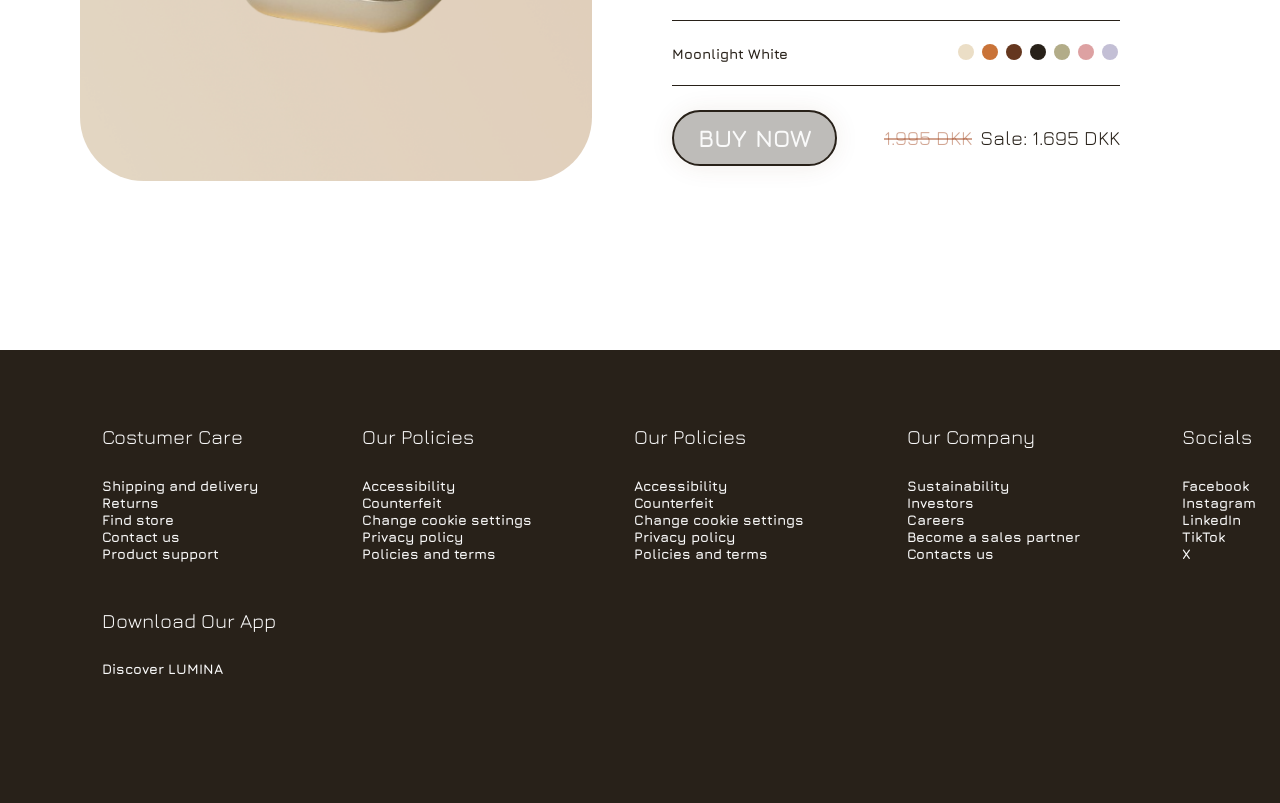
==== commit 2fccac8e: "3. forsøg på rettelse af stier" ====
--- a/index.html
+++ b/index.html
@@ -22,7 +22,7 @@
         <div class="menu">
           <a href="x">
             <img
-              src="../images/components/burgermenu.svg"
+              src="./images/components/burgermenu.svg"
               alt="  Menu"
               width="20px"
               height="16px"
@@ -33,15 +33,15 @@
         <!-- Logo i midten -->
         <div class="toplogo">
           <a href="index.html"
-            ><img src="../images/logo.png" alt="Logo" width="175" height="65"
+            ><img src="./images/logo.png" alt="Logo" width="175" height="65"
           /></a>
         </div>
         <!-- symboler: person, søg, kurv -->
 
         <div class="icons">
-          <img src="../images/components/profil.svg" alt="profile" />
-          <img src="../images/components/loop.svg" alt="search" />
-          <img src="../images/components/cart.svg" alt="cart" />
+          <img src="./images/components/profil.svg" alt="profile" />
+          <img src="./images/components/loop.svg" alt="search" />
+          <img src="./images/components/cart.svg" alt="cart" />
         </div>
       </nav>
       <div id="hero-content">
@@ -57,27 +57,27 @@
         <div id="trustpilot">
           <a href="https://www.trustpilot.com/">
             <img
-              src="../images/components/trustpilot-stjerne.svg"
+              src="./images/components/trustpilot-stjerne.svg"
               alt="Trustpilot-stjerne"
             />
             <img
-              src="../images/components/trustpilot-stjerne.svg"
+              src="./images/components/trustpilot-stjerne.svg"
               alt="trustpilot-stjerne"
             />
             <img
-              src="../images/components/trustpilot-stjerne.svg"
+              src="./images/components/trustpilot-stjerne.svg"
               alt="trustpilot-stjerne"
             />
             <img
-              src="../images/components/trustpilot-stjerne.svg"
+              src="./images/components/trustpilot-stjerne.svg"
               alt="trustpilot-stjerne"
             />
             <img
-              src="../images/components/trustpilot-stjerne.svg"
+              src="./images/components/trustpilot-stjerne.svg"
               alt="trustpilot-stjerne"
             />
             <img
-              src="../images/components/trustpilot_tekst.svg"
+              src="./images/components/trustpilot_tekst.svg"
               alt="trustpilot"
             />
           </a>
@@ -110,33 +110,33 @@
           <div class="feature sound">
             <h4>Sound</h4>
             <span class="plus-icon"
-              ><img src="../images/components/Plus.svg" alt="plus"
+              ><img src="./images/components/Plus.svg" alt="plus"
             /></span>
           </div>
           <div class="feature">
             <h4>Design</h4>
             <span class="plus-icon"
-              ><img src="../images/components/Plus.svg" alt="plus"
+              ><img src="./images/components/Plus.svg" alt="plus"
             /></span>
           </div>
 
           <div class="feature">
             <h4>Power</h4>
             <span class="plus-icon"
-              ><img src="../images/components/Plus.svg" alt="plus"
+              ><img src="./images/components/Plus.svg" alt="plus"
             /></span>
           </div>
 
           <div class="feature">
             <h4>Social connection</h4>
             <span class="plus-icon"
-              ><img src="../images/components/Plus.svg" alt="plus"
+              ><img src="./images/components/Plus.svg" alt="plus"
             /></span>
           </div>
         </section>
       </div>
       <div class="video-content">
-        <video src="../images/luminavideooo.mp4" type="video/mp4" autoplay loop>
+        <video src="./images/luminavideooo.mp4" type="video/mp4" autoplay loop>
           Your browser does not support the video tag.
         </video>
       </div>
@@ -155,51 +155,49 @@
         <div class="socials">
           <div class="socialpicture">
             <a href="https://www.instagram.com/millemollemulle/">
-              <img src="../images/lavendermist/billede2.png" alt="instagram"
-            /></a>
-          </div>
-          <div class="socialpicture">
-            <a href="https://www.instagram.com/millemollemulle/">
-              <img src="../images/charcoalblack/aktiv1.png" alt="instagram"
-            /></a>
-          </div>
-          <div class="socialpicture">
-            <a href="https://www.instagram.com/millemollemulle/">
-              <img src="../images/sagegreen/billede2.png" alt="instagram"
-            /></a>
-          </div>
-          <div class="socialpicture">
-            <a href="https://www.instagram.com/millemollemulle/">
-              <img src="../images/chocolatebrown/billede4.png" alt="instagram"
-            /></a>
-          </div>
-          <div class="socialpicture">
-            <a href="https://www.instagram.com/millemollemulle/">
-              <img src="../images/chocolatebrown/billede2.png" alt="instagram"
-            /></a>
-          </div>
-          <div class="socialpicture">
-            <a href="https://www.instagram.com/millemollemulle/">
-              <img src="../images/chocolatebrown/billede3.png" alt="instagram"
+              <img src="./images/lavendermist/billede2.png" alt="instagram"
+            /></a>
+          </div>
+          <div class="socialpicture">
+            <a href="https://www.instagram.com/millemollemulle/">
+              <img src="./images/charcoalblack/aktiv1.png" alt="instagram"
+            /></a>
+          </div>
+          <div class="socialpicture">
+            <a href="https://www.instagram.com/millemollemulle/">
+              <img src="./images/sagegreen/billede2.png" alt="instagram"
+            /></a>
+          </div>
+          <div class="socialpicture">
+            <a href="https://www.instagram.com/millemollemulle/">
+              <img src="./images/chocolatebrown/billede4.png" alt="instagram"
+            /></a>
+          </div>
+          <div class="socialpicture">
+            <a href="https://www.instagram.com/millemollemulle/">
+              <img src="./images/chocolatebrown/billede2.png" alt="instagram"
+            /></a>
+          </div>
+          <div class="socialpicture">
+            <a href="https://www.instagram.com/millemollemulle/">
+              <img src="./images/chocolatebrown/billede3.png" alt="instagram"
             /></a>
           </div>
           <div class="socialpicture">
             <a href="https://www.instagram.com/millemollemulle/">
               <img
-                src="../images/socials/luminanightrooftop.png"
+                src="./images/socials/luminanightrooftop.png"
                 alt="instagram"
             /></a>
           </div>
           <div class="socialpicture">
             <a href="https://www.instagram.com/millemollemulle/">
-              <img
-                src="../images/socials/luminateboardgame.png"
-                alt="instagram"
-            /></a>
-          </div>
-          <div class="socialpicture">
-            <a href="https://www.instagram.com/millemollemulle/">
-              <img src="../images/socials/Girlsnight.png" alt="instagram"
+              <img src="./images/socials/luminateboardgame.png" alt="instagram"
+            /></a>
+          </div>
+          <div class="socialpicture">
+            <a href="https://www.instagram.com/millemollemulle/">
+              <img src="./images/socials/Girlsnight.png" alt="instagram"
             /></a>
           </div>
         </div>
@@ -218,7 +216,7 @@
 
         <div class="slide slide5">
           <video
-            src="../images/luminavideooo.mp4"
+            src="./images/luminavideooo.mp4"
             type="video/mp4"
             autoplay
             loop
@@ -228,12 +226,12 @@
 
         <button class="arrow left-arrow" id="left">
           <span class="material-symbols-outlined">
-            <img src="../images/components/pilleft.svg" alt="left"
+            <img src="./images/components/pilleft.svg" alt="left"
           /></span>
         </button>
         <button class="arrow right-arrow" id="right">
           <span class="material-symbols-outlined"
-            ><img src="../images/components/pilright.svg" alt="right"
+            ><img src="./images/components/pilright.svg" alt="right"
           /></span>
         </button>
       </div>
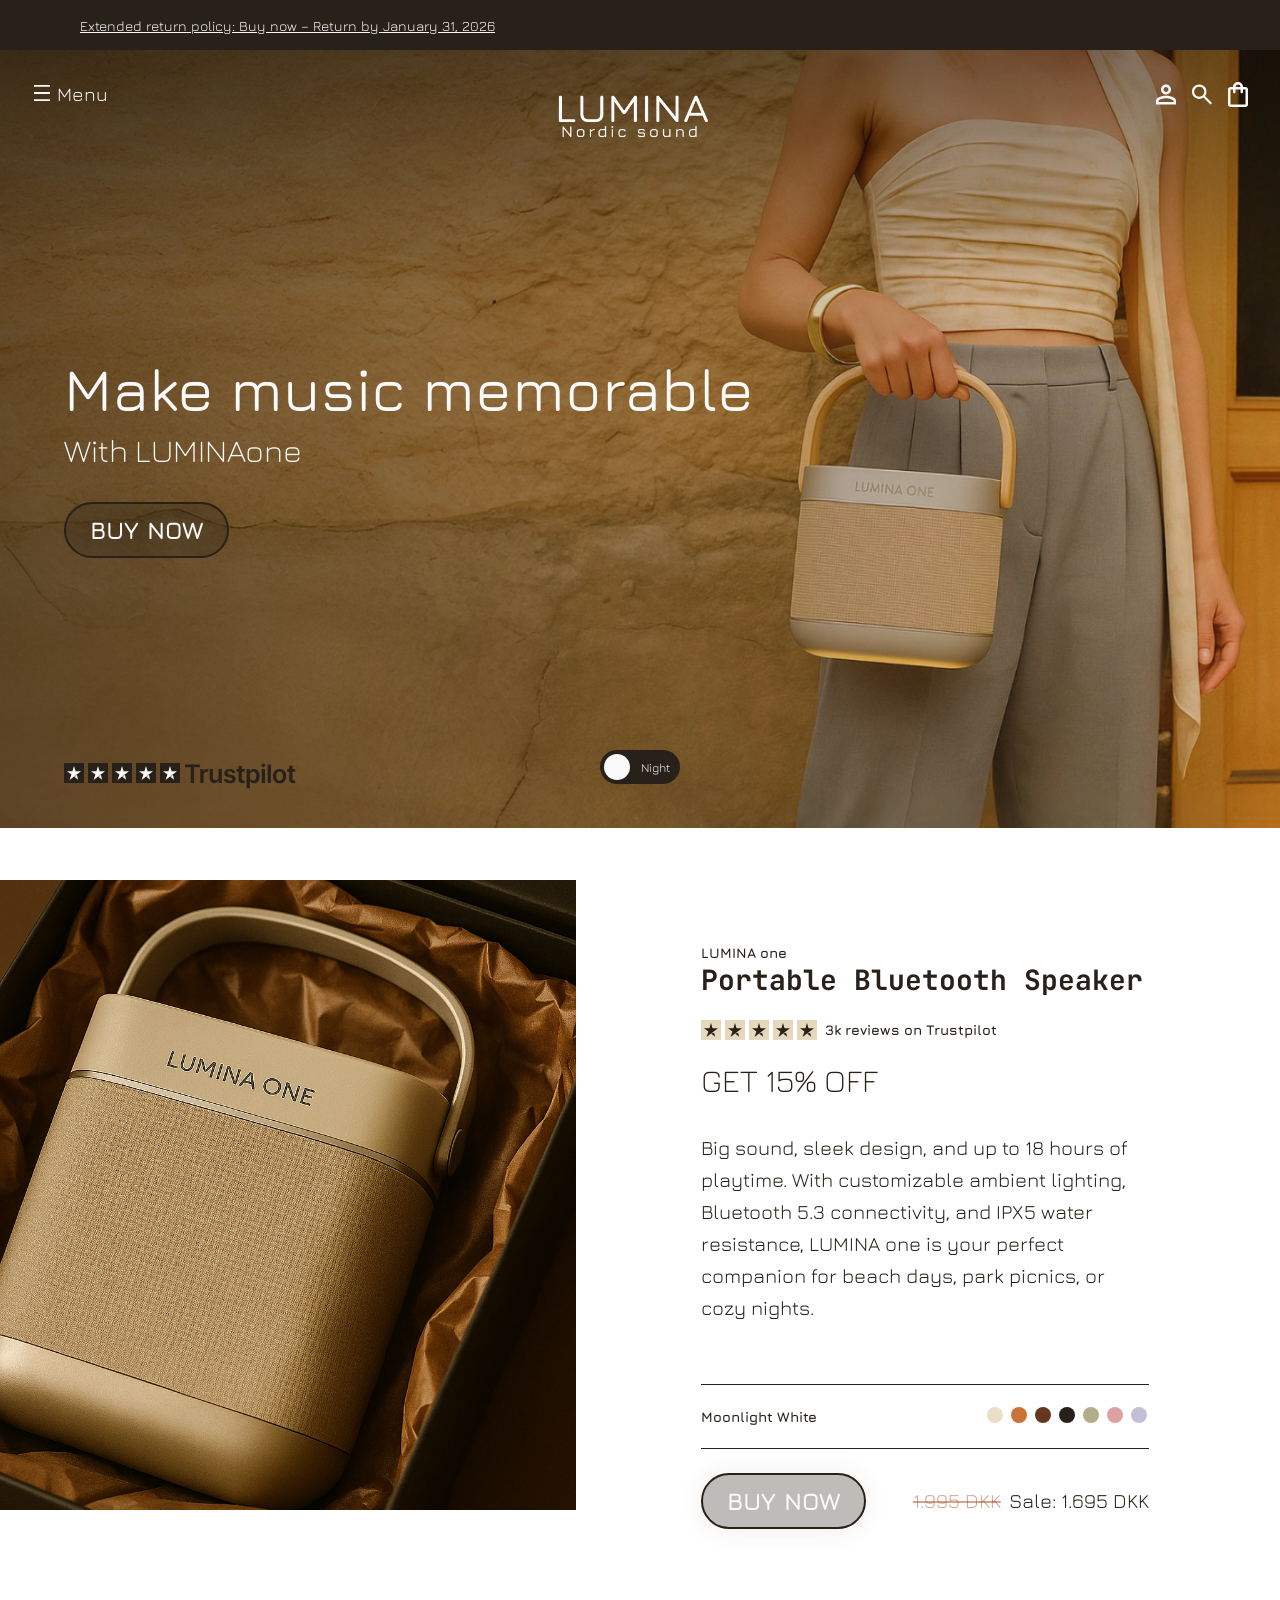
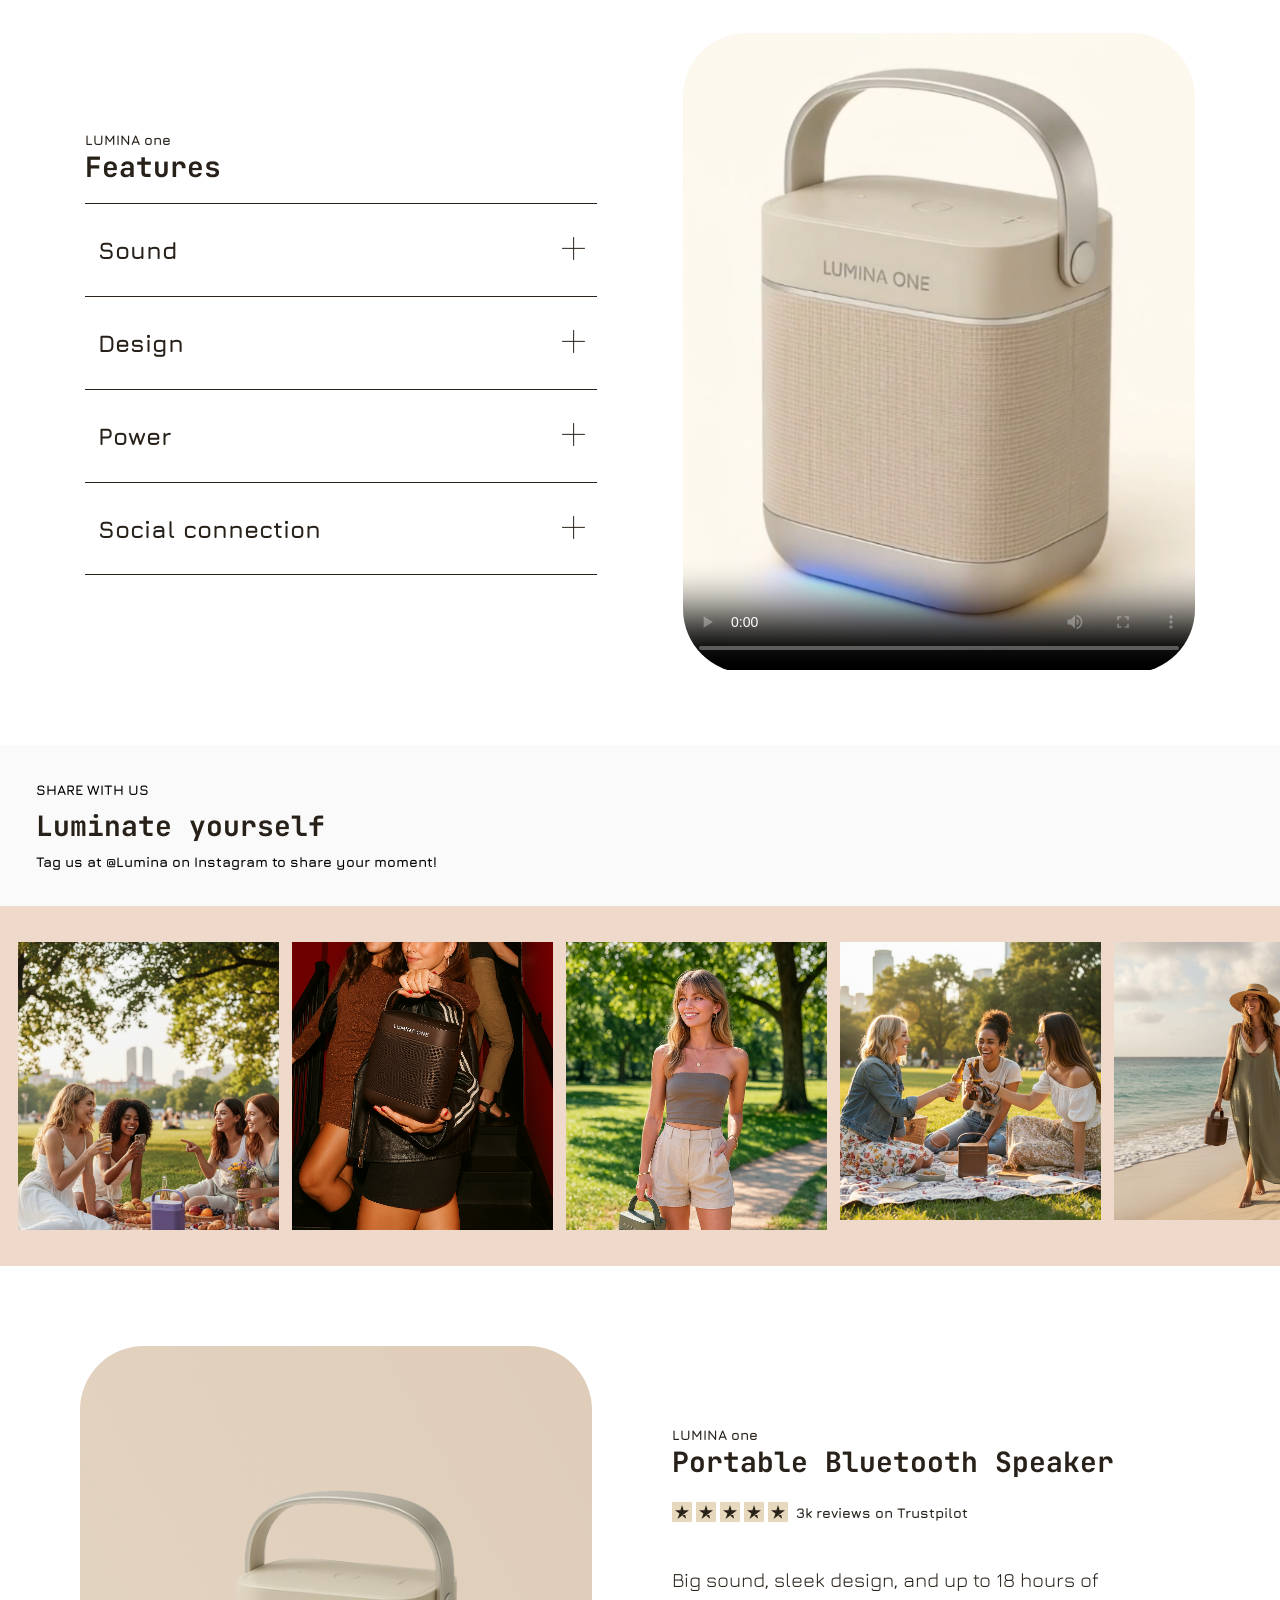
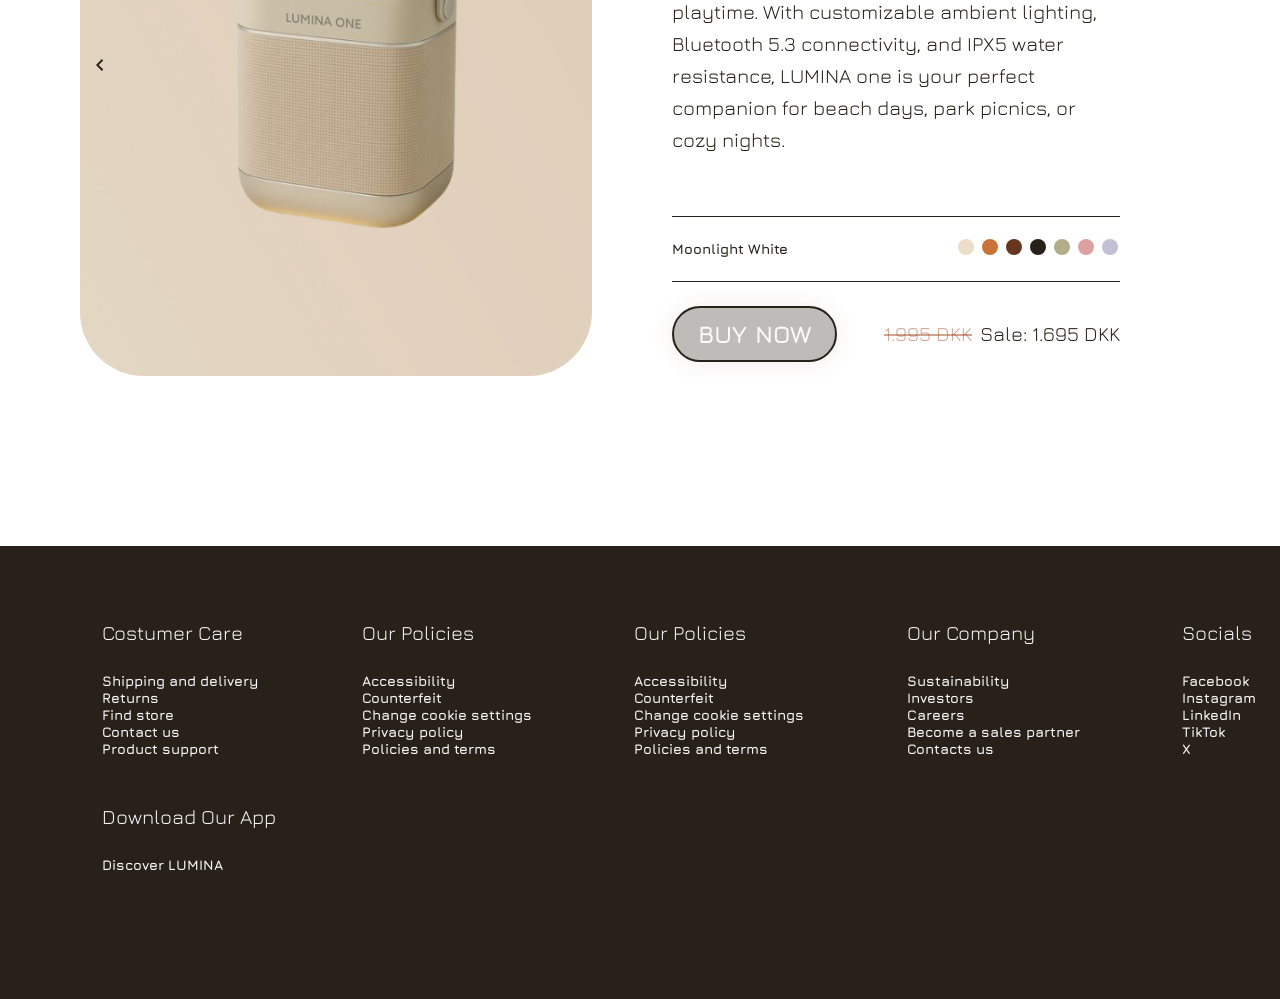
==== commit 8edd8e3d: "Sidste rettelse" ====
--- a/index.html
+++ b/index.html
@@ -24,8 +24,8 @@
             <img
               src="./images/components/burgermenu.svg"
               alt="  Menu"
-              width="20px"
-              height="16px"
+              width="20"
+              height="16"
             />
             Menu</a
           >
@@ -83,7 +83,7 @@
           </a>
         </div>
       </div>
-      <section id="slider">
+      <div id="slider">
         <label class="switch">
           <input type="checkbox" id="toggleswitch" />
           <span class="slider round">
@@ -91,14 +91,14 @@
             <span class="slider-text off">Night</span>
           </span>
         </label>
-      </section>
+      </div>
     </section>
 
-    <section id="sale-section">
+    <div id="sale-section">
       <div id="selected-product">
         <div id="elipses"></div>
       </div>
-    </section>
+    </div>
 
     <section id="feature-section">
       <div id="text-content">
@@ -136,7 +136,12 @@
         </section>
       </div>
       <div class="video-content">
-        <video src="./images/luminavideooo.mp4" type="video/mp4" autoplay loop>
+        <!-- <video src="images/luminavideooo.mp4" loop>
+          Your browser does not support the video tag.
+        </video> -->
+
+        <video controls loop poster="images/poster.png">
+          <source src="images/luminavideooo.mp4" type="video/mp4" />
           Your browser does not support the video tag.
         </video>
       </div>
@@ -215,13 +220,7 @@
         <div class="slide slide4"></div>
 
         <div class="slide slide5">
-          <video
-            src="./images/luminavideooo.mp4"
-            type="video/mp4"
-            autoplay
-            loop
-            width="100%"
-          ></video>
+          <video src="./images/luminavideooo.mp4" autoplay loop></video>
         </div>
 
         <button class="arrow left-arrow" id="left">
--- a/css.css
+++ b/css.css
@@ -333,19 +333,19 @@
 }
 
 .slide1 {
-  background-image: url("../images/moonlightwhite/billede1.png");
+  background-image: url("./images/moonlightwhite/billede1.png");
 }
 
 .slide2 {
-  background-image: url("../images/moonlightwhite/billede2.png");
+  background-image: url("./images/moonlightwhite/billede2.png");
 }
 
 .slide3 {
-  background-image: url("../images/moonlightwhite/billede3.png");
+  background-image: url("./images/moonlightwhite/billede3.png");
 }
 
 .slide4 {
-  background-image: url("../images/moonlightwhite/moonlightgave.png");
+  background-image: url("./images/moonlightwhite/moonlightgave.png");
 }
 
 .slide5 {
